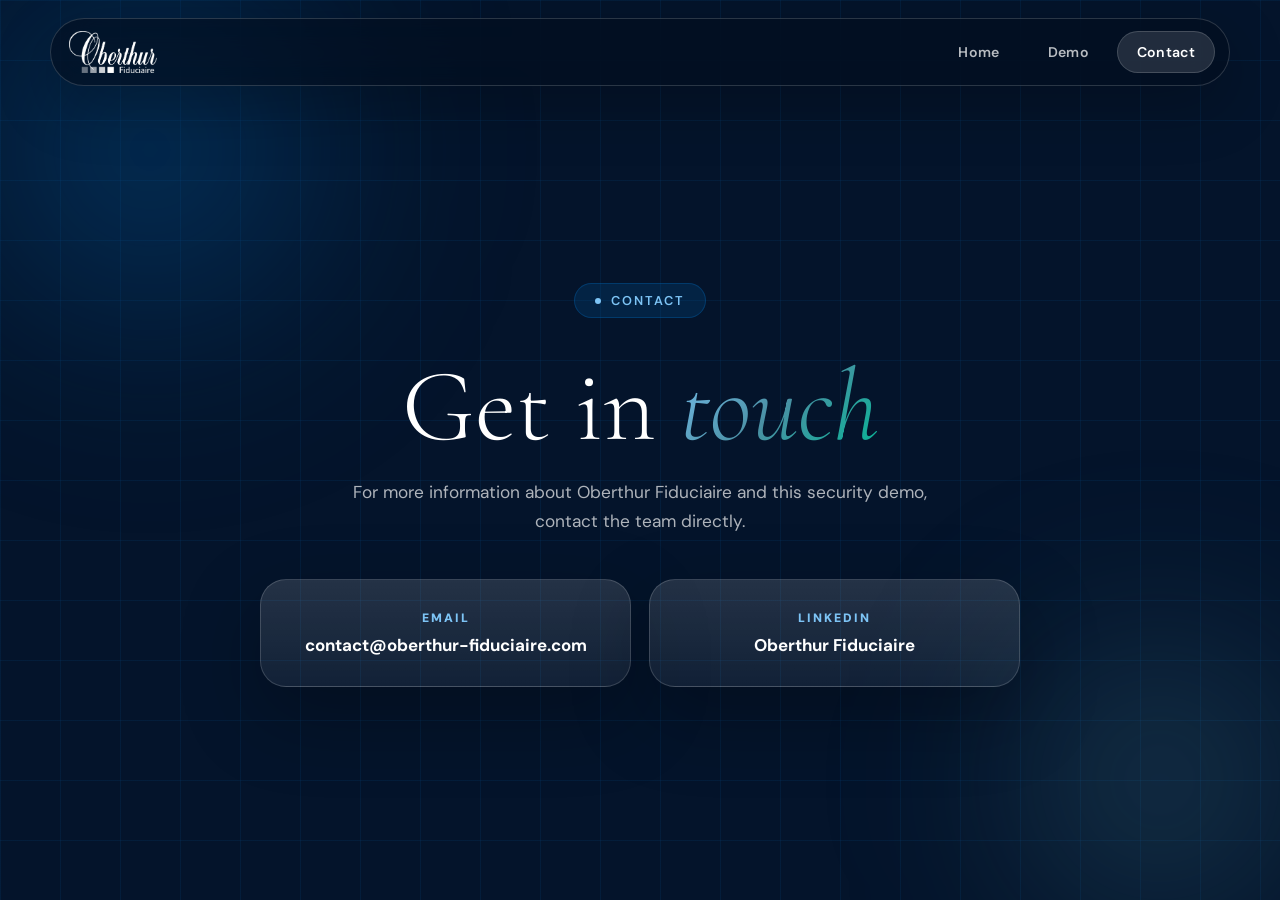
==== contact.html @ 7f759d11 "modification petites" ====
<!DOCTYPE html>
<html lang="en">
<head>
  <meta charset="UTF-8" />
  <meta name="viewport" content="width=device-width, initial-scale=1.0" />
  <title>Contact — Oberthur Fiduciaire</title>
  <link rel="preconnect" href="https://fonts.googleapis.com" />
  <link rel="preconnect" href="https://fonts.gstatic.com" crossorigin />
  <link href="https://fonts.googleapis.com/css2?family=Cormorant+Garamond:wght@300;400;600&family=DM+Sans:wght@300;400;500;600;700&display=swap" rel="stylesheet" />
  <link rel="stylesheet" href="index.css" />
  <link rel="stylesheet" href="contact.css" />
</head>
<body>
  <header class="site-header">
    <div class="container header-inner">
      <a href="index.html" class="brand brand-logo" aria-label="Oberthur Fiduciaire home">
        <img src="Logo_oberthur.png" alt="Oberthur Fiduciaire" class="brand-logo-img" />
      </a>
      <nav class="main-nav" aria-label="Main navigation">
        <ul>
          <li><a href="index.html">Home</a></li>
          <li><a href="demo.html">Demo</a></li>
          <li><a href="contact.html" class="active">Contact</a></li>
        </ul>
      </nav>
    </div>
  </header>

  <main>
    <section class="contact-page">
      <div class="hero-bg-grid"></div>
      <div class="hero-orb orb-1"></div>
      <div class="hero-orb orb-2"></div>

      <div class="container contact-inner">
        <span class="hero-eyebrow">Contact</span>
        <h1>Get in <em>touch</em></h1>
        <p class="contact-lead">For more information about Oberthur Fiduciaire and this security demo, contact the team directly.</p>

        <div class="contact-cards">
          <a class="contact-card" href="mailto:contact@oberthur-fiduciaire.com">
            <span class="contact-label">Email</span>
            <strong>contact@oberthur-fiduciaire.com</strong>
          </a>

          <a class="contact-card" href="https://www.linkedin.com/company/oberthur-fiduciaire/" target="_blank" rel="noopener">
            <span class="contact-label">LinkedIn</span>
            <strong>Oberthur Fiduciaire</strong>
          </a>
        </div>
      </div>
    </section>
  </main>
</body>
</html>
---- index.css ----
:root{--font-display:'Cormorant Garamond',serif;--font-body:'DM Sans',sans-serif;--oberthur-blue:#0060A9;--glacier-blue:#4A90A4;--mint-green:#00B894;--midnight-navy:#04142b;--deep-navy:#020d1d;--soft-white:#fff;--cloud-white:#f9f9f9;--line-grey:#e8e8e8;--text-dark:#04142b;--text-muted:#777}*{box-sizing:border-box}html{scroll-behavior:smooth}body{margin:0;font-family:var(--font-body);color:var(--text-dark);background:#fff}.container{width:min(1180px,calc(100% - 40px));margin:0 auto}.site-header{position:fixed;top:18px;left:0;width:100%;z-index:1000;pointer-events:none}.header-inner{pointer-events:auto;display:flex;align-items:center;justify-content:space-between;gap:24px;padding:12px 14px 12px 18px;border:1px solid rgba(255,255,255,.16);border-radius:999px;background:rgba(2,13,29,.62);backdrop-filter:blur(20px);box-shadow:0 20px 60px rgba(0,0,0,.24)}.brand{display:inline-flex;align-items:center;gap:11px;color:#fff;text-decoration:none;font-size:.9rem;font-weight:700;letter-spacing:.4px;white-space:nowrap}.brand-mark{width:32px;height:32px;border-radius:10px;background:linear-gradient(135deg,var(--oberthur-blue),var(--glacier-blue),var(--mint-green));box-shadow:0 0 25px rgba(0,96,169,.55)}.main-nav ul,.footer-nav{display:flex;align-items:center;gap:8px;list-style:none;padding:0;margin:0}.main-nav a{display:inline-flex;align-items:center;justify-content:center;min-height:42px;padding:0 20px;border-radius:999px;color:rgba(255,255,255,.72);text-decoration:none;font-size:.88rem;font-weight:600;letter-spacing:.3px;transition:.3s}.main-nav a:hover,.main-nav a.active{color:#fff;background:rgba(255,255,255,.12)}.main-nav a.active{box-shadow:inset 0 0 0 1px rgba(255,255,255,.16)}.hero{background:var(--midnight-navy);min-height:100vh;display:grid;place-items:center;text-align:center;padding:110px 0 40px;position:relative;overflow:hidden}.hero-bg-grid{position:absolute;inset:0;background-image:linear-gradient(rgba(0,96,169,.12) 1px,transparent 1px),linear-gradient(90deg,rgba(0,96,169,.12) 1px,transparent 1px);background-size:60px 60px;animation:gridDrift 30s linear infinite}.hero-orb{position:absolute;border-radius:50%;filter:blur(90px);pointer-events:none}.orb-1{width:500px;height:500px;background:radial-gradient(circle,rgba(0,96,169,.45),transparent 70%);top:-100px;left:-100px}.orb-2{width:400px;height:400px;background:radial-gradient(circle,rgba(74,144,164,.35),transparent 70%);bottom:-80px;right:-80px}.orb-3{width:300px;height:300px;background:radial-gradient(circle,rgba(0,184,148,.2),transparent 70%);top:50%;left:60%}.hero-content{position:relative;z-index:2;padding:40px 20px}.hero-eyebrow{display:inline-flex;align-items:center;gap:10px;background:rgba(0,96,169,.2);border:1px solid rgba(0,96,169,.4);border-radius:100px;padding:8px 20px;font-size:.8rem;font-weight:600;letter-spacing:2px;text-transform:uppercase;color:#7dc4f5;margin-bottom:40px;animation:fadeSlideUp .8s both}.hero-eyebrow:before{content:'';width:6px;height:6px;background:#7dc4f5;border-radius:50%;animation:blink 1.5s infinite}.hero h1{font-family:var(--font-display);font-size:clamp(3rem,8vw,7rem);font-weight:300;color:#fff;line-height:1.05;letter-spacing:-1px;margin:0 0 30px;animation:fadeSlideUp .8s .15s both}.hero h1 em{font-style:italic;background:linear-gradient(135deg,#7dc4f5,var(--glacier-blue),var(--mint-green));-webkit-background-clip:text;-webkit-text-fill-color:transparent;background-clip:text}.hero-lead{font-size:clamp(1rem,2vw,1.3rem);color:rgba(255,255,255,.65);font-weight:300;max-width:580px;margin:0 auto 50px;line-height:1.7;animation:fadeSlideUp .8s .3s both}.hero-actions{display:flex;gap:16px;justify-content:center;flex-wrap:wrap;animation:fadeSlideUp .8s .45s both}.btn-hero-primary,.btn-hero-ghost,.btn-cta-white{text-decoration:none;transition:.3s}.btn-hero-primary{background:linear-gradient(135deg,var(--oberthur-blue),var(--glacier-blue));color:#fff;padding:18px 42px;border-radius:10px;font-size:1rem;font-weight:700;letter-spacing:.5px}.btn-hero-primary:hover,.btn-hero-ghost:hover,.btn-cta-white:hover{transform:translateY(-3px)}.btn-hero-primary:hover{box-shadow:0 12px 40px rgba(0,96,169,.5)}.btn-hero-ghost{background:rgba(255,255,255,.06);border:1px solid rgba(255,255,255,.2);color:rgba(255,255,255,.85);padding:18px 42px;border-radius:10px;font-size:1rem;font-weight:600}.hero-scroll{position:absolute;bottom:40px;left:50%;transform:translateX(-50%);display:flex;flex-direction:column;align-items:center;gap:8px;color:rgba(255,255,255,.35);font-size:.75rem;letter-spacing:2px;text-transform:uppercase;animation:fadeIn 1s 1s both}.hero-scroll-line{width:1px;height:50px;background:linear-gradient(to bottom,rgba(255,255,255,.3),transparent);animation:scrollPulse 2s infinite}.stats-band{background:#fff;border-bottom:1px solid #eee;padding:50px 0}.stats-grid{display:grid;grid-template-columns:repeat(4,1fr);gap:2px}.stat-item{text-align:center;padding:30px 20px;position:relative}.stat-item:not(:last-child):after{content:'';position:absolute;right:0;top:20%;bottom:20%;width:1px;background:var(--line-grey)}.stat-number{display:block;font-family:var(--font-display);font-size:3rem;font-weight:600;color:var(--oberthur-blue);line-height:1}.stat-label{display:block;margin-top:8px;font-size:.8rem;text-transform:uppercase;letter-spacing:1.5px;color:#999}.features-section{background:var(--cloud-white);padding:120px 0}.section-header{text-align:center;margin-bottom:80px}.section-tag{display:inline-block;font-size:.72rem;letter-spacing:3px;text-transform:uppercase;color:var(--oberthur-blue);font-weight:700;margin-bottom:20px}.section-header h2{font-family:var(--font-display);font-size:clamp(2rem,4vw,3.5rem);font-weight:300;color:var(--text-dark);margin:0 0 20px;line-height:1.1}.section-header p{max-width:540px;margin:0 auto;color:var(--text-muted);font-size:1.05rem}.features-grid{display:grid;grid-template-columns:repeat(3,1fr);gap:2px;background:var(--line-grey)}.feature-card{background:#fff;padding:50px 40px;transition:.3s;position:relative;overflow:hidden}.feature-card:before{content:'';position:absolute;top:0;left:0;right:0;height:3px;background:linear-gradient(90deg,var(--oberthur-blue),var(--glacier-blue));transform:scaleX(0);transform-origin:left;transition:.4s}.feature-card:hover:before{transform:scaleX(1)}.feature-card:hover{transform:translateY(-4px);box-shadow:0 20px 50px rgba(0,0,0,.08)}.feature-icon{width:56px;height:56px;background:linear-gradient(135deg,rgba(0,96,169,.1),rgba(74,144,164,.1));border-radius:14px;display:flex;align-items:center;justify-content:center;margin-bottom:28px;font-size:1.6rem}.feature-card h3{font-family:var(--font-display);font-size:1.5rem;font-weight:400;color:var(--text-dark);margin:0 0 14px}.feature-card p{color:#888;font-size:.95rem;line-height:1.7;margin:0}.palette-section{background:var(--midnight-navy);padding:120px 0;color:#fff}.palette-section .section-header h2{color:#fff}.palette-section .section-header p{color:rgba(255,255,255,.5)}.palette-section .section-tag{color:#7dc4f5}.palette-track{display:flex;flex-wrap:wrap;gap:16px;justify-content:center;padding:20px 0 10px}.palette-chip{flex:0 0 160px;border-radius:16px;overflow:hidden;transition:.3s;cursor:default}.palette-chip:hover{transform:translateY(-8px)}.palette-swatch{height:138px;width:100%;background-size:cover;background-position:center;background-repeat:no-repeat}.palette-chip-label{background:rgba(255,255,255,.08);border:1px solid rgba(255,255,255,.1);border-top:none;padding:14px 18px;font-size:.82rem;font-weight:600;color:rgba(255,255,255,.8);border-radius:0 0 16px 16px}.palette-amethyst .palette-swatch{background-image:url("couleurs/AMETHYST.png")}.palette-aquamarine .palette-swatch{background-image:url("couleurs/AQUAMARINE.png")}.palette-citrine .palette-swatch{background-image:url("couleurs/CITRINE.png")}.palette-emerald .palette-swatch{background-image:url("couleurs/EMERALD.png")}.palette-ruby .palette-swatch{background-image:url("couleurs/RUBY.png")}.palette-sapphire .palette-swatch{background-image:url("couleurs/SAPPHIRE.png")}.palette-topaz .palette-swatch{background-image:url("couleurs/TOPAZ.png")}.palette-tourmaline .palette-swatch{background-image:url("couleurs/TOURMALINE.png")}.cta-section-full{background:linear-gradient(135deg,var(--oberthur-blue),var(--glacier-blue));padding:120px 0;text-align:center;position:relative;overflow:hidden}.cta-section-full:before{content:'';position:absolute;inset:0;background:radial-gradient(circle at center,rgba(255,255,255,.12),transparent 35%)}.cta-section-full h2,.cta-section-full p,.cta-section-full a{position:relative}.cta-section-full h2{font-family:var(--font-display);font-size:clamp(2rem,5vw,4rem);color:#fff;font-weight:300;margin:0 0 20px}.cta-section-full p{color:rgba(255,255,255,.8);font-size:1.15rem;margin:0 0 50px}.btn-cta-white{display:inline-block;background:#fff;color:var(--oberthur-blue);padding:20px 50px;border-radius:10px;font-size:1rem;font-weight:700}.btn-cta-white:hover{box-shadow:0 16px 50px rgba(0,0,0,.25)}footer{background:var(--deep-navy);padding:60px 0 40px}.footer-inner{display:flex;justify-content:space-between;align-items:center;flex-wrap:wrap;gap:30px;margin-bottom:40px}.footer-squares{display:flex;gap:6px}.footer-sq{width:10px;height:10px;border-radius:2px;background:var(--oberthur-blue)}.footer-sq-light{opacity:.3}.footer-sq-medium{opacity:.5}.footer-sq-strong{opacity:.75}.footer-nav{gap:30px}.footer-nav a{color:rgba(255,255,255,.5);text-decoration:none;font-size:.85rem;transition:.3s}.footer-nav a:hover{color:#fff}footer p{color:rgba(255,255,255,.35);font-size:.82rem;text-align:center;margin:0;border-top:1px solid rgba(255,255,255,.06);padding-top:30px}@keyframes gridDrift{from{transform:translateY(0)}to{transform:translateY(60px)}}@keyframes blink{0%,100%{opacity:1}50%{opacity:.3}}@keyframes scrollPulse{0%,100%{transform:scaleY(1);opacity:.5}50%{transform:scaleY(1.2);opacity:1}}@keyframes fadeSlideUp{from{opacity:0;transform:translateY(24px)}to{opacity:1;transform:translateY(0)}}@keyframes fadeIn{from{opacity:0}to{opacity:1}}
@media(max-width:900px){.header-inner{border-radius:22px;gap:10px}.main-nav ul{gap:6px}.stats-grid{grid-template-columns:repeat(2,1fr)}.features-grid{grid-template-columns:1fr}.stat-item:not(:last-child):after{display:none}}
@media(max-width:600px){.container{width:min(100% - 24px,1180px)}.site-header{top:10px}.header-inner{padding:10px 12px;flex-direction:column}.brand{font-size:.82rem}.main-nav{width:100%}.main-nav ul{display:grid;grid-template-columns:repeat(3,1fr);width:100%;gap:6px}.main-nav a{min-height:34px;padding:0 8px;font-size:.74rem}.hero{padding-top:155px}.hero-eyebrow{font-size:.68rem;margin-bottom:22px}.hero h1{font-size:clamp(2.9rem,13vw,4.2rem)}.hero-lead{font-size:1rem;margin-bottom:36px}.stats-grid{grid-template-columns:1fr 1fr}.hero-actions{flex-direction:column;align-items:center}.btn-hero-primary,.btn-hero-ghost,.btn-cta-white{width:min(100%,330px)}.features-section,.palette-section,.cta-section-full{padding:80px 0}.footer-inner{flex-direction:column;align-items:flex-start}}


/* === OBERTHUR LOGO HEADER === */
.brand-logo {
  gap: 0;
}

.brand-logo-img {
  display: block;
  width: 165px;
  max-width: 100%;
  height: auto;
  object-fit: contain;
  filter: brightness(1.08);
}

@media (max-width: 760px) {
  .brand-logo-img {
    width: 140px;
  }
}

@media (max-width: 600px) {
  .brand-logo-img {
    width: 140px;
  }
}

/* === FINAL RESPONSIVE LOGO FIX V3 === */
.brand-logo {
  gap: 0 !important;
  flex: 0 1 auto;
  min-width: 0;
}

.brand-logo-img {
  display: block;
  width: auto;
  height: 42px;
  max-width: 210px;
  object-fit: contain;
  filter: brightness(1.08);
}

@media (max-width: 900px) {
  .brand-logo-img {
    height: 34px;
    max-width: 170px;
  }
}

@media (max-width: 600px) {
  .header-inner {
    overflow: hidden;
  }

  .brand-logo-img {
    height: 25px;
    max-width: 122px;
  }
}

@media (max-width: 390px) {
  .brand-logo-img {
    height: 22px;
    max-width: 108px;
  }
}
---- contact.css ----
:root {
  --font-display:'Cormorant Garamond',serif;
  --font-body:'DM Sans',sans-serif;
  --oberthur-blue:#0060A9;
  --glacier-blue:#4A90A4;
  --midnight-navy:#04142b;
  --deep-navy:#020d1d;
}

.contact-page {
  min-height: 100vh;
  display: grid;
  place-items: center;
  position: relative;
  overflow: hidden;
  padding: 150px 0 80px;
  background: var(--midnight-navy);
  color: #fff;
  text-align: center;
}

.contact-inner {
  position: relative;
  z-index: 2;
}

.contact-page h1 {
  margin: 0 0 22px;
  font-family: var(--font-display);
  font-size: clamp(3.4rem, 8vw, 7rem);
  font-weight: 300;
  line-height: .95;
}

.contact-page h1 em {
  font-style: italic;
  background: linear-gradient(135deg,#7dc4f5,var(--glacier-blue),#00B894);
  -webkit-background-clip: text;
  -webkit-text-fill-color: transparent;
  background-clip: text;
}

.contact-lead {
  max-width: 620px;
  margin: 0 auto 42px;
  color: rgba(255,255,255,.68);
  font-size: 1.08rem;
  line-height: 1.7;
}

.contact-cards {
  width: min(760px, 100%);
  margin: 0 auto;
  display: grid;
  grid-template-columns: repeat(2, minmax(0, 1fr));
  gap: 18px;
}

.contact-card {
  display: grid;
  gap: 8px;
  padding: 30px;
  border: 1px solid rgba(255,255,255,.16);
  border-radius: 26px;
  background: linear-gradient(180deg,rgba(255,255,255,.13),rgba(255,255,255,.06));
  color: #fff;
  text-decoration: none;
  box-shadow: 0 28px 80px rgba(0,0,0,.28);
  transition: transform .25s, border-color .25s, background .25s;
}

.contact-card:hover {
  transform: translateY(-5px);
  border-color: rgba(125,196,245,.55);
  background: rgba(125,196,245,.12);
}

.contact-label {
  color: #7dc4f5;
  text-transform: uppercase;
  letter-spacing: 2px;
  font-size: .76rem;
  font-weight: 900;
}

.contact-card strong {
  font-size: 1.06rem;
  overflow-wrap: anywhere;
}

@media (max-width: 760px) {
  .contact-page {
    padding: 34px 0 50px;
  }

  .contact-page h1 {
    font-size: clamp(3rem, 14vw, 4.6rem);
  }

  .contact-cards {
    grid-template-columns: 1fr;
  }

  .contact-card {
    padding: 24px 18px;
    border-radius: 22px;
  }
}
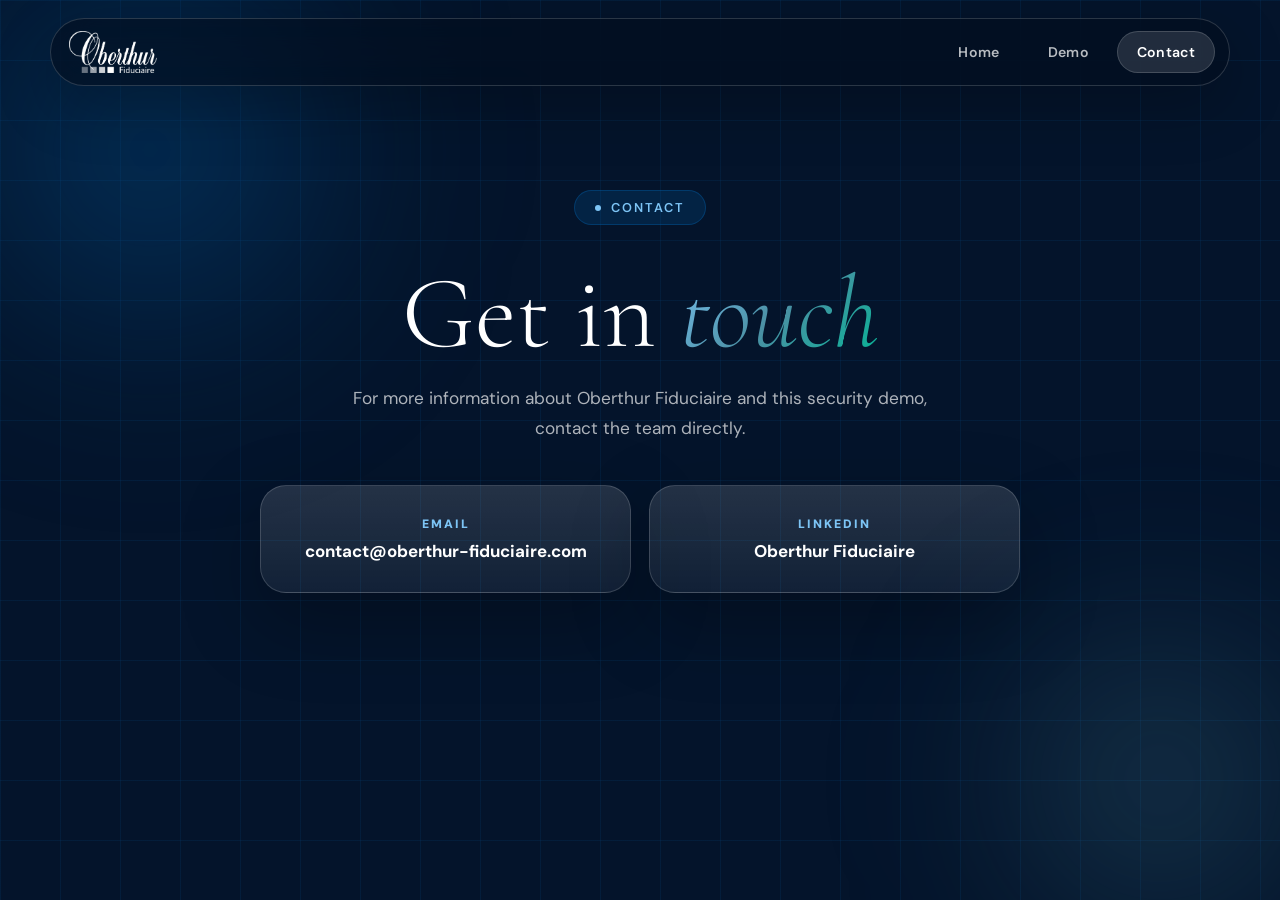
==== commit 4f29832b: "default corrige" ====
--- a/contact.html
+++ b/contact.html
@@ -43,7 +43,7 @@
             <strong>contact@oberthur-fiduciaire.com</strong>
           </a>
 
-          <a class="contact-card" href="https://www.linkedin.com/company/oberthur-fiduciaire/" target="_blank" rel="noopener">
+          <a class="contact-card" href="https://www.linkedin.com/search/results/all/?keywords=oberthur%20fiduciaire%20sas&origin=RICH_QUERY_SUGGESTION&spellCorrectionEnabled=false&heroEntityKey=urn%3Ali%3Aorganization%3A5866548&position=0" target="_blank" rel="noopener">
             <span class="contact-label">LinkedIn</span>
             <strong>Oberthur Fiduciaire</strong>
           </a>
--- a/contact.css
+++ b/contact.css
@@ -106,3 +106,18 @@
     border-radius: 22px;
   }
 }
+
+
+/* === CONTACT NAV OFFSET FIX === */
+@media (min-width: 761px) {
+  .contact-page {
+    padding-top: 190px;
+    align-items: start;
+  }
+}
+
+@media (max-width: 760px) {
+  .contact-page {
+    padding-top: 28px;
+  }
+}
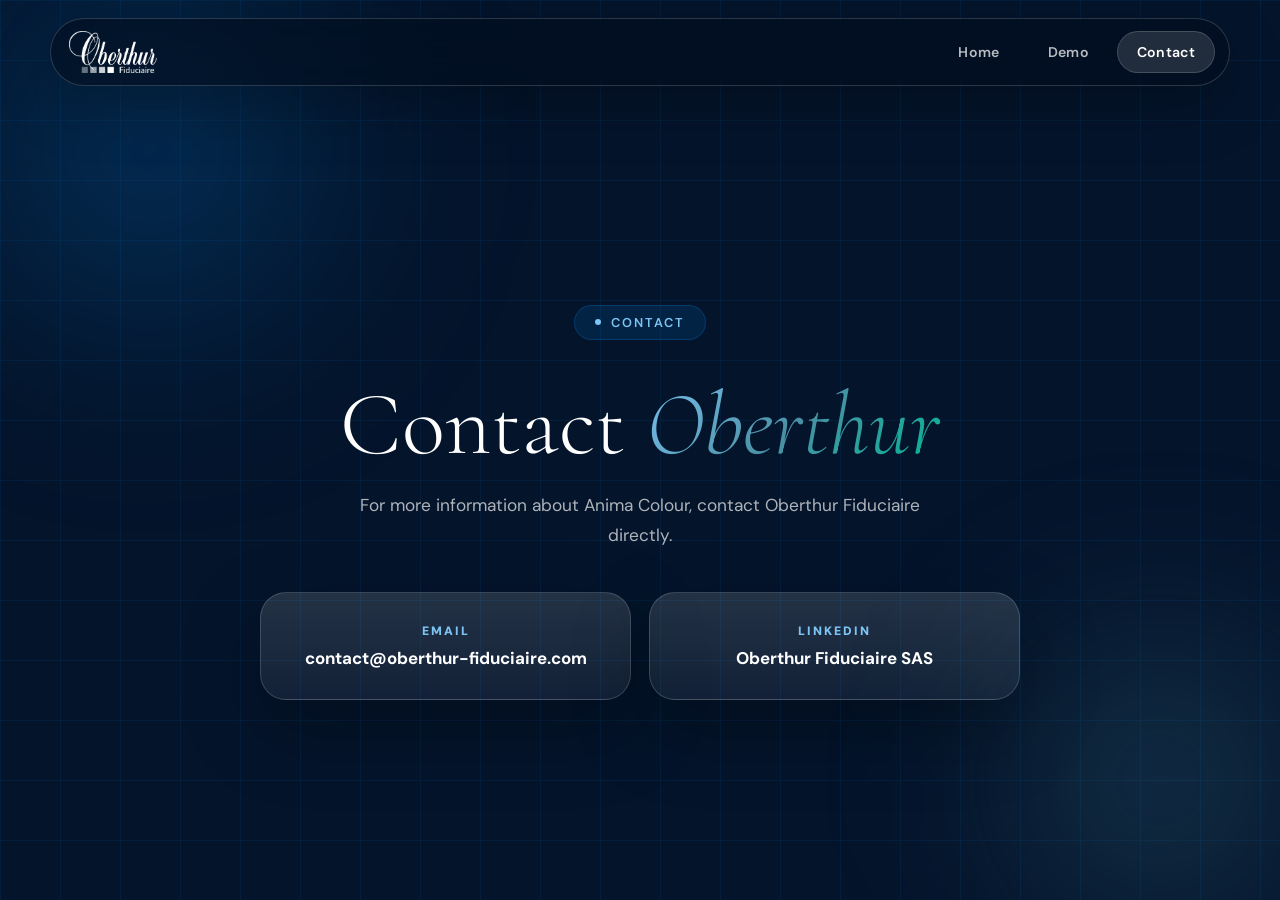
==== commit 3fb17cb3: "on ratrappe" ====
--- a/contact.html
+++ b/contact.html
@@ -34,8 +34,8 @@
 
       <div class="container contact-inner">
         <span class="hero-eyebrow">Contact</span>
-        <h1>Get in <em>touch</em></h1>
-        <p class="contact-lead">For more information about Oberthur Fiduciaire and this security demo, contact the team directly.</p>
+        <h1>Contact <em>Oberthur</em></h1>
+        <p class="contact-lead">For more information about Anima Colour, contact Oberthur Fiduciaire directly.</p>
 
         <div class="contact-cards">
           <a class="contact-card" href="mailto:contact@oberthur-fiduciaire.com">
@@ -45,7 +45,7 @@
 
           <a class="contact-card" href="https://www.linkedin.com/search/results/all/?keywords=oberthur%20fiduciaire%20sas&origin=RICH_QUERY_SUGGESTION&spellCorrectionEnabled=false&heroEntityKey=urn%3Ali%3Aorganization%3A5866548&position=0" target="_blank" rel="noopener">
             <span class="contact-label">LinkedIn</span>
-            <strong>Oberthur Fiduciaire</strong>
+            <strong>Oberthur Fiduciaire SAS</strong>
           </a>
         </div>
       </div>
--- a/index.css
+++ b/index.css
@@ -1,71 +1,125 @@
-:root{--font-display:'Cormorant Garamond',serif;--font-body:'DM Sans',sans-serif;--oberthur-blue:#0060A9;--glacier-blue:#4A90A4;--mint-green:#00B894;--midnight-navy:#04142b;--deep-navy:#020d1d;--soft-white:#fff;--cloud-white:#f9f9f9;--line-grey:#e8e8e8;--text-dark:#04142b;--text-muted:#777}*{box-sizing:border-box}html{scroll-behavior:smooth}body{margin:0;font-family:var(--font-body);color:var(--text-dark);background:#fff}.container{width:min(1180px,calc(100% - 40px));margin:0 auto}.site-header{position:fixed;top:18px;left:0;width:100%;z-index:1000;pointer-events:none}.header-inner{pointer-events:auto;display:flex;align-items:center;justify-content:space-between;gap:24px;padding:12px 14px 12px 18px;border:1px solid rgba(255,255,255,.16);border-radius:999px;background:rgba(2,13,29,.62);backdrop-filter:blur(20px);box-shadow:0 20px 60px rgba(0,0,0,.24)}.brand{display:inline-flex;align-items:center;gap:11px;color:#fff;text-decoration:none;font-size:.9rem;font-weight:700;letter-spacing:.4px;white-space:nowrap}.brand-mark{width:32px;height:32px;border-radius:10px;background:linear-gradient(135deg,var(--oberthur-blue),var(--glacier-blue),var(--mint-green));box-shadow:0 0 25px rgba(0,96,169,.55)}.main-nav ul,.footer-nav{display:flex;align-items:center;gap:8px;list-style:none;padding:0;margin:0}.main-nav a{display:inline-flex;align-items:center;justify-content:center;min-height:42px;padding:0 20px;border-radius:999px;color:rgba(255,255,255,.72);text-decoration:none;font-size:.88rem;font-weight:600;letter-spacing:.3px;transition:.3s}.main-nav a:hover,.main-nav a.active{color:#fff;background:rgba(255,255,255,.12)}.main-nav a.active{box-shadow:inset 0 0 0 1px rgba(255,255,255,.16)}.hero{background:var(--midnight-navy);min-height:100vh;display:grid;place-items:center;text-align:center;padding:110px 0 40px;position:relative;overflow:hidden}.hero-bg-grid{position:absolute;inset:0;background-image:linear-gradient(rgba(0,96,169,.12) 1px,transparent 1px),linear-gradient(90deg,rgba(0,96,169,.12) 1px,transparent 1px);background-size:60px 60px;animation:gridDrift 30s linear infinite}.hero-orb{position:absolute;border-radius:50%;filter:blur(90px);pointer-events:none}.orb-1{width:500px;height:500px;background:radial-gradient(circle,rgba(0,96,169,.45),transparent 70%);top:-100px;left:-100px}.orb-2{width:400px;height:400px;background:radial-gradient(circle,rgba(74,144,164,.35),transparent 70%);bottom:-80px;right:-80px}.orb-3{width:300px;height:300px;background:radial-gradient(circle,rgba(0,184,148,.2),transparent 70%);top:50%;left:60%}.hero-content{position:relative;z-index:2;padding:40px 20px}.hero-eyebrow{display:inline-flex;align-items:center;gap:10px;background:rgba(0,96,169,.2);border:1px solid rgba(0,96,169,.4);border-radius:100px;padding:8px 20px;font-size:.8rem;font-weight:600;letter-spacing:2px;text-transform:uppercase;color:#7dc4f5;margin-bottom:40px;animation:fadeSlideUp .8s both}.hero-eyebrow:before{content:'';width:6px;height:6px;background:#7dc4f5;border-radius:50%;animation:blink 1.5s infinite}.hero h1{font-family:var(--font-display);font-size:clamp(3rem,8vw,7rem);font-weight:300;color:#fff;line-height:1.05;letter-spacing:-1px;margin:0 0 30px;animation:fadeSlideUp .8s .15s both}.hero h1 em{font-style:italic;background:linear-gradient(135deg,#7dc4f5,var(--glacier-blue),var(--mint-green));-webkit-background-clip:text;-webkit-text-fill-color:transparent;background-clip:text}.hero-lead{font-size:clamp(1rem,2vw,1.3rem);color:rgba(255,255,255,.65);font-weight:300;max-width:580px;margin:0 auto 50px;line-height:1.7;animation:fadeSlideUp .8s .3s both}.hero-actions{display:flex;gap:16px;justify-content:center;flex-wrap:wrap;animation:fadeSlideUp .8s .45s both}.btn-hero-primary,.btn-hero-ghost,.btn-cta-white{text-decoration:none;transition:.3s}.btn-hero-primary{background:linear-gradient(135deg,var(--oberthur-blue),var(--glacier-blue));color:#fff;padding:18px 42px;border-radius:10px;font-size:1rem;font-weight:700;letter-spacing:.5px}.btn-hero-primary:hover,.btn-hero-ghost:hover,.btn-cta-white:hover{transform:translateY(-3px)}.btn-hero-primary:hover{box-shadow:0 12px 40px rgba(0,96,169,.5)}.btn-hero-ghost{background:rgba(255,255,255,.06);border:1px solid rgba(255,255,255,.2);color:rgba(255,255,255,.85);padding:18px 42px;border-radius:10px;font-size:1rem;font-weight:600}.hero-scroll{position:absolute;bottom:40px;left:50%;transform:translateX(-50%);display:flex;flex-direction:column;align-items:center;gap:8px;color:rgba(255,255,255,.35);font-size:.75rem;letter-spacing:2px;text-transform:uppercase;animation:fadeIn 1s 1s both}.hero-scroll-line{width:1px;height:50px;background:linear-gradient(to bottom,rgba(255,255,255,.3),transparent);animation:scrollPulse 2s infinite}.stats-band{background:#fff;border-bottom:1px solid #eee;padding:50px 0}.stats-grid{display:grid;grid-template-columns:repeat(4,1fr);gap:2px}.stat-item{text-align:center;padding:30px 20px;position:relative}.stat-item:not(:last-child):after{content:'';position:absolute;right:0;top:20%;bottom:20%;width:1px;background:var(--line-grey)}.stat-number{display:block;font-family:var(--font-display);font-size:3rem;font-weight:600;color:var(--oberthur-blue);line-height:1}.stat-label{display:block;margin-top:8px;font-size:.8rem;text-transform:uppercase;letter-spacing:1.5px;color:#999}.features-section{background:var(--cloud-white);padding:120px 0}.section-header{text-align:center;margin-bottom:80px}.section-tag{display:inline-block;font-size:.72rem;letter-spacing:3px;text-transform:uppercase;color:var(--oberthur-blue);font-weight:700;margin-bottom:20px}.section-header h2{font-family:var(--font-display);font-size:clamp(2rem,4vw,3.5rem);font-weight:300;color:var(--text-dark);margin:0 0 20px;line-height:1.1}.section-header p{max-width:540px;margin:0 auto;color:var(--text-muted);font-size:1.05rem}.features-grid{display:grid;grid-template-columns:repeat(3,1fr);gap:2px;background:var(--line-grey)}.feature-card{background:#fff;padding:50px 40px;transition:.3s;position:relative;overflow:hidden}.feature-card:before{content:'';position:absolute;top:0;left:0;right:0;height:3px;background:linear-gradient(90deg,var(--oberthur-blue),var(--glacier-blue));transform:scaleX(0);transform-origin:left;transition:.4s}.feature-card:hover:before{transform:scaleX(1)}.feature-card:hover{transform:translateY(-4px);box-shadow:0 20px 50px rgba(0,0,0,.08)}.feature-icon{width:56px;height:56px;background:linear-gradient(135deg,rgba(0,96,169,.1),rgba(74,144,164,.1));border-radius:14px;display:flex;align-items:center;justify-content:center;margin-bottom:28px;font-size:1.6rem}.feature-card h3{font-family:var(--font-display);font-size:1.5rem;font-weight:400;color:var(--text-dark);margin:0 0 14px}.feature-card p{color:#888;font-size:.95rem;line-height:1.7;margin:0}.palette-section{background:var(--midnight-navy);padding:120px 0;color:#fff}.palette-section .section-header h2{color:#fff}.palette-section .section-header p{color:rgba(255,255,255,.5)}.palette-section .section-tag{color:#7dc4f5}.palette-track{display:flex;flex-wrap:wrap;gap:16px;justify-content:center;padding:20px 0 10px}.palette-chip{flex:0 0 160px;border-radius:16px;overflow:hidden;transition:.3s;cursor:default}.palette-chip:hover{transform:translateY(-8px)}.palette-swatch{height:138px;width:100%;background-size:cover;background-position:center;background-repeat:no-repeat}.palette-chip-label{background:rgba(255,255,255,.08);border:1px solid rgba(255,255,255,.1);border-top:none;padding:14px 18px;font-size:.82rem;font-weight:600;color:rgba(255,255,255,.8);border-radius:0 0 16px 16px}.palette-amethyst .palette-swatch{background-image:url("couleurs/AMETHYST.png")}.palette-aquamarine .palette-swatch{background-image:url("couleurs/AQUAMARINE.png")}.palette-citrine .palette-swatch{background-image:url("couleurs/CITRINE.png")}.palette-emerald .palette-swatch{background-image:url("couleurs/EMERALD.png")}.palette-ruby .palette-swatch{background-image:url("couleurs/RUBY.png")}.palette-sapphire .palette-swatch{background-image:url("couleurs/SAPPHIRE.png")}.palette-topaz .palette-swatch{background-image:url("couleurs/TOPAZ.png")}.palette-tourmaline .palette-swatch{background-image:url("couleurs/TOURMALINE.png")}.cta-section-full{background:linear-gradient(135deg,var(--oberthur-blue),var(--glacier-blue));padding:120px 0;text-align:center;position:relative;overflow:hidden}.cta-section-full:before{content:'';position:absolute;inset:0;background:radial-gradient(circle at center,rgba(255,255,255,.12),transparent 35%)}.cta-section-full h2,.cta-section-full p,.cta-section-full a{position:relative}.cta-section-full h2{font-family:var(--font-display);font-size:clamp(2rem,5vw,4rem);color:#fff;font-weight:300;margin:0 0 20px}.cta-section-full p{color:rgba(255,255,255,.8);font-size:1.15rem;margin:0 0 50px}.btn-cta-white{display:inline-block;background:#fff;color:var(--oberthur-blue);padding:20px 50px;border-radius:10px;font-size:1rem;font-weight:700}.btn-cta-white:hover{box-shadow:0 16px 50px rgba(0,0,0,.25)}footer{background:var(--deep-navy);padding:60px 0 40px}.footer-inner{display:flex;justify-content:space-between;align-items:center;flex-wrap:wrap;gap:30px;margin-bottom:40px}.footer-squares{display:flex;gap:6px}.footer-sq{width:10px;height:10px;border-radius:2px;background:var(--oberthur-blue)}.footer-sq-light{opacity:.3}.footer-sq-medium{opacity:.5}.footer-sq-strong{opacity:.75}.footer-nav{gap:30px}.footer-nav a{color:rgba(255,255,255,.5);text-decoration:none;font-size:.85rem;transition:.3s}.footer-nav a:hover{color:#fff}footer p{color:rgba(255,255,255,.35);font-size:.82rem;text-align:center;margin:0;border-top:1px solid rgba(255,255,255,.06);padding-top:30px}@keyframes gridDrift{from{transform:translateY(0)}to{transform:translateY(60px)}}@keyframes blink{0%,100%{opacity:1}50%{opacity:.3}}@keyframes scrollPulse{0%,100%{transform:scaleY(1);opacity:.5}50%{transform:scaleY(1.2);opacity:1}}@keyframes fadeSlideUp{from{opacity:0;transform:translateY(24px)}to{opacity:1;transform:translateY(0)}}@keyframes fadeIn{from{opacity:0}to{opacity:1}}
-@media(max-width:900px){.header-inner{border-radius:22px;gap:10px}.main-nav ul{gap:6px}.stats-grid{grid-template-columns:repeat(2,1fr)}.features-grid{grid-template-columns:1fr}.stat-item:not(:last-child):after{display:none}}
-@media(max-width:600px){.container{width:min(100% - 24px,1180px)}.site-header{top:10px}.header-inner{padding:10px 12px;flex-direction:column}.brand{font-size:.82rem}.main-nav{width:100%}.main-nav ul{display:grid;grid-template-columns:repeat(3,1fr);width:100%;gap:6px}.main-nav a{min-height:34px;padding:0 8px;font-size:.74rem}.hero{padding-top:155px}.hero-eyebrow{font-size:.68rem;margin-bottom:22px}.hero h1{font-size:clamp(2.9rem,13vw,4.2rem)}.hero-lead{font-size:1rem;margin-bottom:36px}.stats-grid{grid-template-columns:1fr 1fr}.hero-actions{flex-direction:column;align-items:center}.btn-hero-primary,.btn-hero-ghost,.btn-cta-white{width:min(100%,330px)}.features-section,.palette-section,.cta-section-full{padding:80px 0}.footer-inner{flex-direction:column;align-items:flex-start}}
-
-
-/* === OBERTHUR LOGO HEADER === */
-.brand-logo {
-  gap: 0;
+:root{
+  --font-display:'Cormorant Garamond',serif;
+  --font-body:'DM Sans',sans-serif;
+  --oberthur-blue:#0060A9;
+  --glacier-blue:#4A90A4;
+  --mint-green:#00B894;
+  --midnight-navy:#04142b;
+  --deep-navy:#020d1d;
+  --soft-white:#fff;
+  --cloud-white:#f9f9f9;
+  --line-grey:#e8e8e8;
+  --text-dark:#04142b;
+  --text-muted:#777;
 }
-
-.brand-logo-img {
-  display: block;
-  width: 165px;
-  max-width: 100%;
-  height: auto;
-  object-fit: contain;
-  filter: brightness(1.08);
+*{box-sizing:border-box}
+html{scroll-behavior:smooth}
+body{margin:0;font-family:var(--font-body);color:var(--text-dark);background:#fff}
+.container{width:min(1180px,calc(100% - 40px));margin:0 auto}
+.site-header{position:fixed;top:18px;left:0;width:100%;z-index:1000;pointer-events:none}
+.header-inner{pointer-events:auto;display:flex;align-items:center;justify-content:space-between;gap:24px;padding:12px 14px 12px 18px;border:1px solid rgba(255,255,255,.16);border-radius:999px;background:rgba(2,13,29,.62);backdrop-filter:blur(20px);box-shadow:0 20px 60px rgba(0,0,0,.24)}
+.brand{display:inline-flex;align-items:center;gap:11px;color:#fff;text-decoration:none;font-size:.9rem;font-weight:700;letter-spacing:.4px;white-space:nowrap}
+.brand-logo{gap:0!important;flex:0 1 auto;min-width:0}
+.brand-logo-img{display:block;width:auto;height:42px;max-width:210px;object-fit:contain;filter:brightness(1.08)}
+.main-nav ul,.footer-nav{display:flex;align-items:center;gap:8px;list-style:none;padding:0;margin:0}
+.main-nav a{display:inline-flex;align-items:center;justify-content:center;min-height:42px;padding:0 20px;border-radius:999px;color:rgba(255,255,255,.72);text-decoration:none;font-size:.88rem;font-weight:600;letter-spacing:.3px;transition:.3s}
+.main-nav a:hover,.main-nav a.active{color:#fff;background:rgba(255,255,255,.12)}
+.main-nav a.active{box-shadow:inset 0 0 0 1px rgba(255,255,255,.16)}
+.hero{background:var(--midnight-navy);min-height:100vh;display:grid;place-items:center;text-align:center;padding:110px 0 130px;position:relative;overflow:hidden}
+.hero-bg-grid{position:absolute;inset:0;background-image:linear-gradient(rgba(0,96,169,.12) 1px,transparent 1px),linear-gradient(90deg,rgba(0,96,169,.12) 1px,transparent 1px);background-size:60px 60px;animation:gridDrift 30s linear infinite}
+.hero-orb{position:absolute;border-radius:50%;filter:blur(90px);pointer-events:none}
+.orb-1{width:500px;height:500px;background:radial-gradient(circle,rgba(0,96,169,.45),transparent 70%);top:-100px;left:-100px}
+.orb-2{width:400px;height:400px;background:radial-gradient(circle,rgba(74,144,164,.35),transparent 70%);bottom:-80px;right:-80px}
+.orb-3{width:300px;height:300px;background:radial-gradient(circle,rgba(0,184,148,.2),transparent 70%);top:50%;left:60%}
+.hero-content{position:relative;z-index:2;padding:40px 20px}
+.hero-eyebrow{display:inline-flex;align-items:center;gap:10px;background:rgba(0,96,169,.2);border:1px solid rgba(0,96,169,.4);border-radius:100px;padding:8px 20px;font-size:.8rem;font-weight:600;letter-spacing:2px;text-transform:uppercase;color:#7dc4f5;margin-bottom:40px;animation:fadeSlideUp .8s both}
+.hero-eyebrow:before{content:'';width:6px;height:6px;background:#7dc4f5;border-radius:50%;animation:blink 1.5s infinite}
+.hero h1{font-family:var(--font-display);font-size:clamp(4rem,9vw,7.5rem);font-weight:300;color:#fff;line-height:.95;letter-spacing:-1px;margin:0 0 30px;animation:fadeSlideUp .8s .15s both}
+.hero h1 em{font-style:italic;background:linear-gradient(135deg,#7dc4f5,var(--glacier-blue),var(--mint-green));-webkit-background-clip:text;-webkit-text-fill-color:transparent;background-clip:text}
+.hero-lead{font-size:clamp(1rem,2vw,1.3rem);color:rgba(255,255,255,.65);font-weight:300;max-width:580px;margin:0 auto 46px;line-height:1.7;animation:fadeSlideUp .8s .3s both}
+.hero-actions{display:flex;gap:16px;justify-content:center;flex-wrap:wrap;margin-bottom:40px;animation:fadeSlideUp .8s .45s both}
+.btn-hero-primary,.btn-hero-ghost,.btn-cta-white{text-decoration:none;transition:.3s}
+.btn-hero-primary{background:linear-gradient(135deg,var(--oberthur-blue),var(--glacier-blue));color:#fff;padding:18px 42px;border-radius:10px;font-size:1rem;font-weight:700;letter-spacing:.5px}
+.btn-hero-primary:hover,.btn-hero-ghost:hover,.btn-cta-white:hover{transform:translateY(-3px)}
+.btn-hero-primary:hover{box-shadow:0 12px 40px rgba(0,96,169,.5)}
+.btn-hero-ghost{background:rgba(255,255,255,.06);border:1px solid rgba(255,255,255,.2);color:rgba(255,255,255,.85);padding:18px 42px;border-radius:10px;font-size:1rem;font-weight:600}
+.hero-scroll{position:absolute;bottom:34px;left:50%;transform:translateX(-50%);display:flex;flex-direction:column;align-items:center;gap:8px;color:rgba(255,255,255,.35);font-size:.75rem;letter-spacing:2px;text-transform:uppercase;animation:fadeIn 1s 1s both;pointer-events:none}
+.hero-scroll-line{width:1px;height:50px;background:linear-gradient(to bottom,rgba(255,255,255,.3),transparent);animation:scrollPulse 2s infinite}
+.stats-band{background:#fff;border-bottom:1px solid #eee;padding:50px 0}
+.stats-grid{display:grid;grid-template-columns:repeat(4,1fr);gap:2px}
+.stat-item{text-align:center;padding:30px 20px;position:relative}
+.stat-item:not(:last-child):after{content:'';position:absolute;right:0;top:20%;bottom:20%;width:1px;background:var(--line-grey)}
+.stat-number{display:block;font-family:var(--font-display);font-size:3rem;font-weight:600;color:var(--oberthur-blue);line-height:1}
+.stat-label{display:block;margin-top:8px;font-size:.8rem;text-transform:uppercase;letter-spacing:1.5px;color:#999}
+.features-section{background:var(--cloud-white);padding:120px 0}
+.section-header{text-align:center;margin-bottom:80px}
+.section-tag{display:inline-block;font-size:.72rem;letter-spacing:3px;text-transform:uppercase;color:var(--oberthur-blue);font-weight:700;margin-bottom:20px}
+.section-header h2{font-family:var(--font-display);font-size:clamp(2rem,4vw,3.5rem);font-weight:300;color:var(--text-dark);margin:0 0 20px;line-height:1.1}
+.section-header p{max-width:540px;margin:0 auto;color:var(--text-muted);font-size:1.05rem}
+.features-grid{display:grid;grid-template-columns:repeat(3,1fr);gap:2px;background:var(--line-grey)}
+.feature-card{background:#fff;padding:50px 40px;position:relative;overflow:hidden}
+.feature-icon{width:56px;height:56px;background:linear-gradient(135deg,rgba(0,96,169,.1),rgba(74,144,164,.1));border-radius:14px;display:flex;align-items:center;justify-content:center;margin-bottom:28px;font-size:1.6rem}
+.feature-card h3{font-family:var(--font-display);font-size:1.5rem;font-weight:400;color:var(--text-dark);margin:0 0 14px}
+.feature-card p{color:#888;font-size:.95rem;line-height:1.7;margin:0}
+.palette-section{background:var(--midnight-navy);padding:120px 0;color:#fff}
+.palette-section .section-header h2{color:#fff}
+.palette-section .section-header p{color:rgba(255,255,255,.5)}
+.palette-section .section-tag{color:#7dc4f5}
+.palette-track{display:flex;flex-wrap:wrap;gap:16px;justify-content:center;padding:20px 0 10px}
+.palette-chip{flex:0 0 160px;border-radius:16px;overflow:hidden;cursor:default}
+.palette-swatch{height:138px;width:100%;background-size:cover;background-position:center;background-repeat:no-repeat}
+.palette-chip-label{background:rgba(255,255,255,.08);border:1px solid rgba(255,255,255,.1);border-top:none;padding:14px 18px;font-size:.82rem;font-weight:600;color:rgba(255,255,255,.8);border-radius:0 0 16px 16px}
+.palette-amethyst .palette-swatch{background-image:url("couleurs/AMETHYST.png")}
+.palette-aquamarine .palette-swatch{background-image:url("couleurs/AQUAMARINE.png")}
+.palette-citrine .palette-swatch{background-image:url("couleurs/CITRINE.png")}
+.palette-emerald .palette-swatch{background-image:url("couleurs/EMERALD.png")}
+.palette-ruby .palette-swatch{background-image:url("couleurs/RUBY.png")}
+.palette-sapphire .palette-swatch{background-image:url("couleurs/SAPPHIRE.png")}
+.palette-topaz .palette-swatch{background-image:url("couleurs/TOPAZ.png")}
+.palette-tourmaline .palette-swatch{background-image:url("couleurs/TOURMALINE.png")}
+.cta-section-full{background:linear-gradient(135deg,var(--oberthur-blue),var(--glacier-blue));padding:120px 0;text-align:center;position:relative;overflow:hidden}
+.cta-section-full h2{font-family:var(--font-display);font-size:clamp(2rem,5vw,4rem);color:#fff;font-weight:300;margin:0 0 20px}
+.cta-section-full p{color:rgba(255,255,255,.8);font-size:1.15rem;margin:0 0 50px}
+.btn-cta-white{display:inline-block;background:#fff;color:var(--oberthur-blue);padding:20px 50px;border-radius:10px;font-size:1rem;font-weight:700}
+.btn-cta-white:hover{box-shadow:0 16px 50px rgba(0,0,0,.25)}
+footer{background:var(--deep-navy);padding:60px 0 40px}
+.footer-inner{display:flex;justify-content:space-between;align-items:center;flex-wrap:wrap;gap:30px;margin-bottom:40px}
+.footer-squares{display:flex;gap:6px}
+.footer-sq{width:10px;height:10px;border-radius:2px;background:var(--oberthur-blue)}
+.footer-sq-light{opacity:.3}.footer-sq-medium{opacity:.5}.footer-sq-strong{opacity:.75}
+.footer-nav{gap:30px}
+.footer-nav a{color:rgba(255,255,255,.5);text-decoration:none;font-size:.85rem;transition:.3s}
+.footer-nav a:hover{color:#fff}
+footer p{color:rgba(255,255,255,.35);font-size:.82rem;text-align:center;margin:0;border-top:1px solid rgba(255,255,255,.06);padding-top:30px}
+@keyframes gridDrift{from{transform:translateY(0)}to{transform:translateY(60px)}}
+@keyframes blink{0%,100%{opacity:1}50%{opacity:.3}}
+@keyframes scrollPulse{0%,100%{transform:scaleY(1);opacity:.5}50%{transform:scaleY(1.2);opacity:1}}
+@keyframes fadeSlideUp{from{opacity:0;transform:translateY(24px)}to{opacity:1;transform:translateY(0)}}
+@keyframes fadeIn{from{opacity:0}to{opacity:1}}
+@media(max-width:900px){
+  .header-inner{border-radius:22px;gap:10px}
+  .main-nav ul{gap:6px}
+  .stats-grid{grid-template-columns:repeat(2,1fr)}
+  .features-grid{grid-template-columns:1fr}
+  .stat-item:not(:last-child):after{display:none}
+  .brand-logo-img{height:34px;max-width:170px}
 }
-
-@media (max-width: 760px) {
-  .brand-logo-img {
-    width: 140px;
-  }
+@media(max-width:600px){
+  .container{width:min(100% - 24px,1180px)}
+  .site-header{top:10px}
+  .header-inner{padding:10px 12px;flex-direction:column;overflow:hidden}
+  .brand-logo-img{height:25px;max-width:122px}
+  .main-nav{width:100%}
+  .main-nav ul{display:grid;grid-template-columns:repeat(3,1fr);width:100%;gap:6px}
+  .main-nav a{min-height:34px;padding:0 8px;font-size:.74rem}
+  .hero{padding-top:155px;padding-bottom:120px}
+  .hero-eyebrow{font-size:.68rem;margin-bottom:22px}
+  .hero h1{font-size:clamp(3.6rem,16vw,5rem)}
+  .hero-lead{font-size:1rem;margin-bottom:32px}
+  .hero-actions{flex-direction:column;align-items:center;margin-bottom:52px}
+  .btn-hero-primary,.btn-hero-ghost,.btn-cta-white{width:min(100%,330px)}
+  .hero-scroll{bottom:24px}
+  .stats-grid{grid-template-columns:1fr 1fr}
+  .features-section,.palette-section,.cta-section-full{padding:80px 0}
+  .footer-inner{flex-direction:column;align-items:flex-start}
 }
-
-@media (max-width: 600px) {
-  .brand-logo-img {
-    width: 140px;
-  }
-}
-
-/* === FINAL RESPONSIVE LOGO FIX V3 === */
-.brand-logo {
-  gap: 0 !important;
-  flex: 0 1 auto;
-  min-width: 0;
-}
-
-.brand-logo-img {
-  display: block;
-  width: auto;
-  height: 42px;
-  max-width: 210px;
-  object-fit: contain;
-  filter: brightness(1.08);
-}
-
-@media (max-width: 900px) {
-  .brand-logo-img {
-    height: 34px;
-    max-width: 170px;
-  }
-}
-
-@media (max-width: 600px) {
-  .header-inner {
-    overflow: hidden;
-  }
-
-  .brand-logo-img {
-    height: 25px;
-    max-width: 122px;
-  }
-}
-
-@media (max-width: 390px) {
-  .brand-logo-img {
-    height: 22px;
-    max-width: 108px;
-  }
-}
--- a/contact.css
+++ b/contact.css
@@ -1,123 +1,16 @@
-:root {
-  --font-display:'Cormorant Garamond',serif;
-  --font-body:'DM Sans',sans-serif;
-  --oberthur-blue:#0060A9;
-  --glacier-blue:#4A90A4;
-  --midnight-navy:#04142b;
-  --deep-navy:#020d1d;
+.contact-page{min-height:100vh;display:grid;place-items:center;position:relative;overflow:hidden;padding:185px 0 80px;background:var(--midnight-navy);color:#fff;text-align:center}
+.contact-inner{position:relative;z-index:2}
+.contact-page h1{margin:0 0 22px;font-family:var(--font-display);font-size:clamp(3rem,7vw,6rem);font-weight:300;line-height:1}
+.contact-page h1 em{font-style:italic;background:linear-gradient(135deg,#7dc4f5,var(--glacier-blue),#00B894);-webkit-background-clip:text;-webkit-text-fill-color:transparent;background-clip:text}
+.contact-lead{max-width:620px;margin:0 auto 42px;color:rgba(255,255,255,.68);font-size:1.08rem;line-height:1.7}
+.contact-cards{width:min(760px,100%);margin:0 auto;display:grid;grid-template-columns:repeat(2,minmax(0,1fr));gap:18px}
+.contact-card{display:grid;gap:8px;padding:30px;border:1px solid rgba(255,255,255,.16);border-radius:26px;background:linear-gradient(180deg,rgba(255,255,255,.13),rgba(255,255,255,.06));color:#fff;text-decoration:none;box-shadow:0 28px 80px rgba(0,0,0,.28);transition:transform .25s,border-color .25s,background .25s}
+.contact-card:hover{transform:translateY(-5px);border-color:rgba(125,196,245,.55);background:rgba(125,196,245,.12)}
+.contact-label{color:#7dc4f5;text-transform:uppercase;letter-spacing:2px;font-size:.76rem;font-weight:900}
+.contact-card strong{font-size:1.06rem;overflow-wrap:anywhere}
+@media(max-width:760px){
+  .contact-page{padding:38px 0 50px;min-height:auto}
+  .contact-page h1{font-size:clamp(2.6rem,13vw,4.2rem)}
+  .contact-cards{grid-template-columns:1fr}
+  .contact-card{padding:24px 18px;border-radius:22px}
 }
-
-.contact-page {
-  min-height: 100vh;
-  display: grid;
-  place-items: center;
-  position: relative;
-  overflow: hidden;
-  padding: 150px 0 80px;
-  background: var(--midnight-navy);
-  color: #fff;
-  text-align: center;
-}
-
-.contact-inner {
-  position: relative;
-  z-index: 2;
-}
-
-.contact-page h1 {
-  margin: 0 0 22px;
-  font-family: var(--font-display);
-  font-size: clamp(3.4rem, 8vw, 7rem);
-  font-weight: 300;
-  line-height: .95;
-}
-
-.contact-page h1 em {
-  font-style: italic;
-  background: linear-gradient(135deg,#7dc4f5,var(--glacier-blue),#00B894);
-  -webkit-background-clip: text;
-  -webkit-text-fill-color: transparent;
-  background-clip: text;
-}
-
-.contact-lead {
-  max-width: 620px;
-  margin: 0 auto 42px;
-  color: rgba(255,255,255,.68);
-  font-size: 1.08rem;
-  line-height: 1.7;
-}
-
-.contact-cards {
-  width: min(760px, 100%);
-  margin: 0 auto;
-  display: grid;
-  grid-template-columns: repeat(2, minmax(0, 1fr));
-  gap: 18px;
-}
-
-.contact-card {
-  display: grid;
-  gap: 8px;
-  padding: 30px;
-  border: 1px solid rgba(255,255,255,.16);
-  border-radius: 26px;
-  background: linear-gradient(180deg,rgba(255,255,255,.13),rgba(255,255,255,.06));
-  color: #fff;
-  text-decoration: none;
-  box-shadow: 0 28px 80px rgba(0,0,0,.28);
-  transition: transform .25s, border-color .25s, background .25s;
-}
-
-.contact-card:hover {
-  transform: translateY(-5px);
-  border-color: rgba(125,196,245,.55);
-  background: rgba(125,196,245,.12);
-}
-
-.contact-label {
-  color: #7dc4f5;
-  text-transform: uppercase;
-  letter-spacing: 2px;
-  font-size: .76rem;
-  font-weight: 900;
-}
-
-.contact-card strong {
-  font-size: 1.06rem;
-  overflow-wrap: anywhere;
-}
-
-@media (max-width: 760px) {
-  .contact-page {
-    padding: 34px 0 50px;
-  }
-
-  .contact-page h1 {
-    font-size: clamp(3rem, 14vw, 4.6rem);
-  }
-
-  .contact-cards {
-    grid-template-columns: 1fr;
-  }
-
-  .contact-card {
-    padding: 24px 18px;
-    border-radius: 22px;
-  }
-}
-
-
-/* === CONTACT NAV OFFSET FIX === */
-@media (min-width: 761px) {
-  .contact-page {
-    padding-top: 190px;
-    align-items: start;
-  }
-}
-
-@media (max-width: 760px) {
-  .contact-page {
-    padding-top: 28px;
-  }
-}
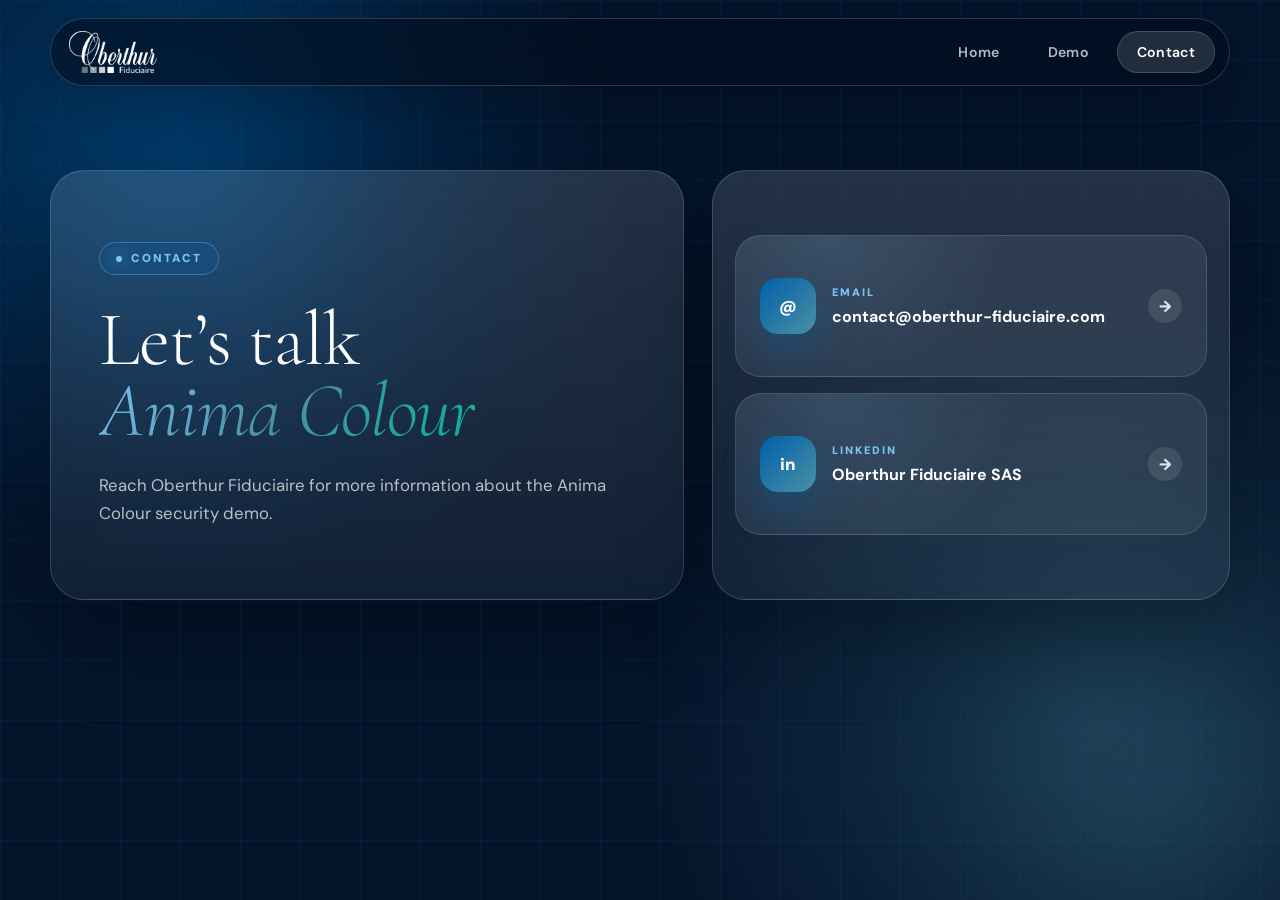
==== commit 3a030f86: "page contact design tel" ====
--- a/contact.html
+++ b/contact.html
@@ -10,7 +10,7 @@
   <link rel="stylesheet" href="index.css" />
   <link rel="stylesheet" href="contact.css" />
 </head>
-<body>
+<body class="contact-body">
   <header class="site-header">
     <div class="container header-inner">
       <a href="index.html" class="brand brand-logo" aria-label="Oberthur Fiduciaire home">
@@ -32,20 +32,30 @@
       <div class="hero-orb orb-1"></div>
       <div class="hero-orb orb-2"></div>
 
-      <div class="container contact-inner">
-        <span class="hero-eyebrow">Contact</span>
-        <h1>Contact <em>Oberthur</em></h1>
-        <p class="contact-lead">For more information about Anima Colour, contact Oberthur Fiduciaire directly.</p>
+      <div class="container contact-shell">
+        <div class="contact-hero-card">
+          <span class="contact-tag">Contact</span>
+          <h1>Let’s talk<br><em>Anima Colour</em></h1>
+          <p>Reach Oberthur Fiduciaire for more information about the Anima Colour security demo.</p>
+        </div>
 
-        <div class="contact-cards">
-          <a class="contact-card" href="mailto:contact@oberthur-fiduciaire.com">
-            <span class="contact-label">Email</span>
-            <strong>contact@oberthur-fiduciaire.com</strong>
+        <div class="contact-actions">
+          <a class="contact-action email-action" href="mailto:contact@oberthur-fiduciaire.com">
+            <span class="contact-icon">@</span>
+            <span class="contact-content">
+              <small>Email</small>
+              <strong>contact@oberthur-fiduciaire.com</strong>
+            </span>
+            <span class="contact-arrow">→</span>
           </a>
 
-          <a class="contact-card" href="https://www.linkedin.com/search/results/all/?keywords=oberthur%20fiduciaire%20sas&origin=RICH_QUERY_SUGGESTION&spellCorrectionEnabled=false&heroEntityKey=urn%3Ali%3Aorganization%3A5866548&position=0" target="_blank" rel="noopener">
-            <span class="contact-label">LinkedIn</span>
-            <strong>Oberthur Fiduciaire SAS</strong>
+          <a class="contact-action linkedin-action" href="https://www.linkedin.com/search/results/all/?keywords=oberthur%20fiduciaire%20sas&origin=RICH_QUERY_SUGGESTION&spellCorrectionEnabled=false&heroEntityKey=urn%3Ali%3Aorganization%3A5866548&position=0" target="_blank" rel="noopener">
+            <span class="contact-icon">in</span>
+            <span class="contact-content">
+              <small>LinkedIn</small>
+              <strong>Oberthur Fiduciaire SAS</strong>
+            </span>
+            <span class="contact-arrow">→</span>
           </a>
         </div>
       </div>
--- a/contact.css
+++ b/contact.css
@@ -1,16 +1,282 @@
-.contact-page{min-height:100vh;display:grid;place-items:center;position:relative;overflow:hidden;padding:185px 0 80px;background:var(--midnight-navy);color:#fff;text-align:center}
-.contact-inner{position:relative;z-index:2}
-.contact-page h1{margin:0 0 22px;font-family:var(--font-display);font-size:clamp(3rem,7vw,6rem);font-weight:300;line-height:1}
-.contact-page h1 em{font-style:italic;background:linear-gradient(135deg,#7dc4f5,var(--glacier-blue),#00B894);-webkit-background-clip:text;-webkit-text-fill-color:transparent;background-clip:text}
-.contact-lead{max-width:620px;margin:0 auto 42px;color:rgba(255,255,255,.68);font-size:1.08rem;line-height:1.7}
-.contact-cards{width:min(760px,100%);margin:0 auto;display:grid;grid-template-columns:repeat(2,minmax(0,1fr));gap:18px}
-.contact-card{display:grid;gap:8px;padding:30px;border:1px solid rgba(255,255,255,.16);border-radius:26px;background:linear-gradient(180deg,rgba(255,255,255,.13),rgba(255,255,255,.06));color:#fff;text-decoration:none;box-shadow:0 28px 80px rgba(0,0,0,.28);transition:transform .25s,border-color .25s,background .25s}
-.contact-card:hover{transform:translateY(-5px);border-color:rgba(125,196,245,.55);background:rgba(125,196,245,.12)}
-.contact-label{color:#7dc4f5;text-transform:uppercase;letter-spacing:2px;font-size:.76rem;font-weight:900}
-.contact-card strong{font-size:1.06rem;overflow-wrap:anywhere}
-@media(max-width:760px){
-  .contact-page{padding:38px 0 50px;min-height:auto}
-  .contact-page h1{font-size:clamp(2.6rem,13vw,4.2rem)}
-  .contact-cards{grid-template-columns:1fr}
-  .contact-card{padding:24px 18px;border-radius:22px}
-}
+.contact-body {
+  background: var(--midnight-navy);
+}
+
+.contact-page {
+  min-height: 100vh;
+  position: relative;
+  overflow: hidden;
+  padding: 170px 0 80px;
+  background:
+    radial-gradient(circle at 15% 18%, rgba(0, 96, 169, .34), transparent 32%),
+    radial-gradient(circle at 85% 80%, rgba(74, 144, 164, .26), transparent 34%),
+    var(--midnight-navy);
+  color: #fff;
+}
+
+.contact-page .hero-bg-grid,
+.contact-page .hero-orb {
+  pointer-events: none;
+}
+
+.contact-shell {
+  position: relative;
+  z-index: 2;
+  display: grid;
+  grid-template-columns: minmax(0, 1.1fr) minmax(320px, .9fr);
+  gap: 28px;
+  align-items: stretch;
+}
+
+.contact-hero-card,
+.contact-actions {
+  border: 1px solid rgba(255,255,255,.16);
+  border-radius: 34px;
+  background:
+    linear-gradient(180deg, rgba(255,255,255,.13), rgba(255,255,255,.055));
+  box-shadow: 0 32px 90px rgba(0,0,0,.30);
+  backdrop-filter: blur(22px);
+}
+
+.contact-hero-card {
+  padding: 54px 48px;
+  min-height: 430px;
+  display: flex;
+  flex-direction: column;
+  justify-content: center;
+}
+
+.contact-tag {
+  width: fit-content;
+  display: inline-flex;
+  align-items: center;
+  gap: 9px;
+  margin-bottom: 30px;
+  padding: 8px 16px;
+  border: 1px solid rgba(125,196,245,.34);
+  border-radius: 999px;
+  background: rgba(0,96,169,.18);
+  color: #7dc4f5;
+  text-transform: uppercase;
+  letter-spacing: 2px;
+  font-size: .72rem;
+  font-weight: 900;
+}
+
+.contact-tag::before {
+  content: "";
+  width: 6px;
+  height: 6px;
+  border-radius: 999px;
+  background: #7dc4f5;
+  box-shadow: 0 0 18px #7dc4f5;
+}
+
+.contact-hero-card h1 {
+  margin: 0 0 24px;
+  font-family: var(--font-display);
+  font-size: clamp(3.4rem, 6vw, 6.5rem);
+  font-weight: 300;
+  line-height: .92;
+  letter-spacing: -1px;
+}
+
+.contact-hero-card h1 em {
+  font-style: italic;
+  background: linear-gradient(135deg,#7dc4f5,var(--glacier-blue),#00B894);
+  -webkit-background-clip: text;
+  -webkit-text-fill-color: transparent;
+  background-clip: text;
+}
+
+.contact-hero-card p {
+  max-width: 560px;
+  margin: 0;
+  color: rgba(255,255,255,.70);
+  font-size: 1.05rem;
+  line-height: 1.7;
+}
+
+.contact-actions {
+  padding: 22px;
+  display: grid;
+  align-content: center;
+  gap: 16px;
+}
+
+.contact-action {
+  min-height: 142px;
+  display: grid;
+  grid-template-columns: 56px 1fr auto;
+  align-items: center;
+  gap: 16px;
+  padding: 24px;
+  border: 1px solid rgba(255,255,255,.13);
+  border-radius: 26px;
+  background:
+    radial-gradient(circle at 20% 0%, rgba(125,196,245,.14), transparent 45%),
+    rgba(255,255,255,.065);
+  color: #fff;
+  text-decoration: none;
+  transition: transform .25s, border-color .25s, background .25s;
+}
+
+.contact-action:hover {
+  transform: translateY(-4px);
+  border-color: rgba(125,196,245,.58);
+  background: rgba(125,196,245,.12);
+}
+
+.contact-icon {
+  width: 56px;
+  height: 56px;
+  display: grid;
+  place-items: center;
+  border-radius: 18px;
+  background: linear-gradient(135deg, var(--oberthur-blue), var(--glacier-blue));
+  font-weight: 900;
+  font-size: 1.05rem;
+  box-shadow: 0 18px 38px rgba(0,96,169,.35);
+}
+
+.contact-content {
+  display: grid;
+  gap: 7px;
+  min-width: 0;
+}
+
+.contact-content small {
+  color: #7dc4f5;
+  text-transform: uppercase;
+  letter-spacing: 2px;
+  font-size: .68rem;
+  font-weight: 900;
+}
+
+.contact-content strong {
+  font-size: 1rem;
+  line-height: 1.35;
+  overflow-wrap: anywhere;
+}
+
+.contact-arrow {
+  width: 34px;
+  height: 34px;
+  display: grid;
+  place-items: center;
+  border-radius: 999px;
+  background: rgba(255,255,255,.10);
+  color: rgba(255,255,255,.85);
+  font-weight: 900;
+}
+
+@media (max-width: 900px) {
+  .contact-page {
+    padding-top: 150px;
+  }
+
+  .contact-shell {
+    grid-template-columns: 1fr;
+  }
+
+  .contact-hero-card {
+    min-height: auto;
+  }
+}
+
+@media (max-width: 600px) {
+  .contact-page {
+    min-height: auto;
+    padding: 18px 0 34px;
+  }
+
+  .contact-shell {
+    width: min(100% - 22px, 1180px);
+    gap: 12px;
+  }
+
+  .contact-hero-card {
+    padding: 26px 18px 24px;
+    border-radius: 26px;
+    text-align: left;
+  }
+
+  .contact-tag {
+    margin-bottom: 20px;
+    padding: 7px 14px;
+    font-size: .64rem;
+    letter-spacing: 1.6px;
+  }
+
+  .contact-hero-card h1 {
+    font-size: clamp(2.65rem, 14vw, 4.35rem);
+    line-height: .88;
+    margin-bottom: 18px;
+  }
+
+  .contact-hero-card p {
+    font-size: .9rem;
+    line-height: 1.55;
+    color: rgba(255,255,255,.72);
+  }
+
+  .contact-actions {
+    padding: 10px;
+    gap: 10px;
+    border-radius: 26px;
+  }
+
+  .contact-action {
+    min-height: 92px;
+    grid-template-columns: 44px 1fr 28px;
+    gap: 12px;
+    padding: 16px 14px;
+    border-radius: 20px;
+  }
+
+  .contact-icon {
+    width: 44px;
+    height: 44px;
+    border-radius: 14px;
+    font-size: .88rem;
+  }
+
+  .contact-content small {
+    font-size: .58rem;
+    letter-spacing: 1.4px;
+  }
+
+  .contact-content strong {
+    font-size: .82rem;
+    line-height: 1.3;
+  }
+
+  .contact-arrow {
+    width: 28px;
+    height: 28px;
+    font-size: .86rem;
+  }
+}
+
+@media (max-width: 380px) {
+  .contact-hero-card {
+    padding: 24px 16px 22px;
+  }
+
+  .contact-hero-card h1 {
+    font-size: clamp(2.35rem, 13vw, 3.55rem);
+  }
+
+  .contact-action {
+    grid-template-columns: 40px 1fr;
+  }
+
+  .contact-arrow {
+    display: none;
+  }
+
+  .contact-icon {
+    width: 40px;
+    height: 40px;
+  }
+}
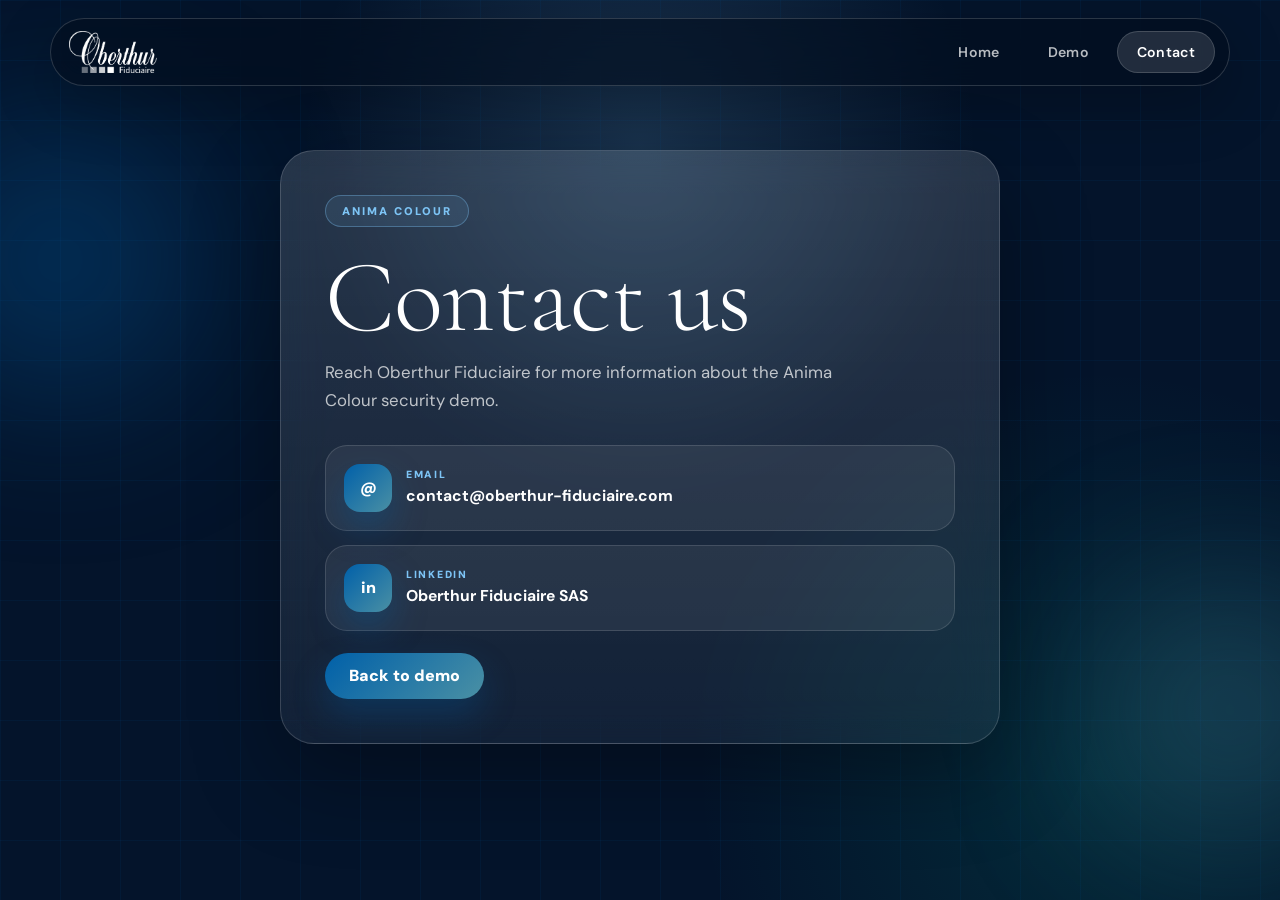
==== commit e7c2959a: "contact design" ====
--- a/contact.html
+++ b/contact.html
@@ -3,15 +3,15 @@
 <head>
   <meta charset="UTF-8" />
   <meta name="viewport" content="width=device-width, initial-scale=1.0" />
-  <title>Contact — Oberthur Fiduciaire</title>
+  <title>Contact — Anima Colour</title>
   <link rel="preconnect" href="https://fonts.googleapis.com" />
   <link rel="preconnect" href="https://fonts.gstatic.com" crossorigin />
   <link href="https://fonts.googleapis.com/css2?family=Cormorant+Garamond:wght@300;400;600&family=DM+Sans:wght@300;400;500;600;700&display=swap" rel="stylesheet" />
   <link rel="stylesheet" href="index.css" />
   <link rel="stylesheet" href="contact.css" />
 </head>
-<body class="contact-body">
-  <header class="site-header">
+<body>
+  <header class="site-header contact-header">
     <div class="container header-inner">
       <a href="index.html" class="brand brand-logo" aria-label="Oberthur Fiduciaire home">
         <img src="Logo_oberthur.png" alt="Oberthur Fiduciaire" class="brand-logo-img" />
@@ -26,38 +26,38 @@
     </div>
   </header>
 
-  <main>
+  <main class="contact-main">
     <section class="contact-page">
       <div class="hero-bg-grid"></div>
-      <div class="hero-orb orb-1"></div>
-      <div class="hero-orb orb-2"></div>
+      <div class="contact-glow contact-glow-1"></div>
+      <div class="contact-glow contact-glow-2"></div>
 
-      <div class="container contact-shell">
-        <div class="contact-hero-card">
-          <span class="contact-tag">Contact</span>
-          <h1>Let’s talk<br><em>Anima Colour</em></h1>
+      <div class="container contact-wrap">
+        <article class="contact-card-main">
+          <span class="contact-pill">Anima Colour</span>
+          <h1>Contact us</h1>
           <p>Reach Oberthur Fiduciaire for more information about the Anima Colour security demo.</p>
-        </div>
 
-        <div class="contact-actions">
-          <a class="contact-action email-action" href="mailto:contact@oberthur-fiduciaire.com">
-            <span class="contact-icon">@</span>
-            <span class="contact-content">
-              <small>Email</small>
-              <strong>contact@oberthur-fiduciaire.com</strong>
-            </span>
-            <span class="contact-arrow">→</span>
-          </a>
+          <div class="contact-links">
+            <a class="contact-link" href="mailto:contact@oberthur-fiduciaire.com">
+              <span class="link-icon">@</span>
+              <span>
+                <small>Email</small>
+                <strong>contact@oberthur-fiduciaire.com</strong>
+              </span>
+            </a>
 
-          <a class="contact-action linkedin-action" href="https://www.linkedin.com/search/results/all/?keywords=oberthur%20fiduciaire%20sas&origin=RICH_QUERY_SUGGESTION&spellCorrectionEnabled=false&heroEntityKey=urn%3Ali%3Aorganization%3A5866548&position=0" target="_blank" rel="noopener">
-            <span class="contact-icon">in</span>
-            <span class="contact-content">
-              <small>LinkedIn</small>
-              <strong>Oberthur Fiduciaire SAS</strong>
-            </span>
-            <span class="contact-arrow">→</span>
-          </a>
-        </div>
+            <a class="contact-link" href="https://www.linkedin.com/search/results/all/?keywords=oberthur%20fiduciaire%20sas&origin=RICH_QUERY_SUGGESTION&spellCorrectionEnabled=false&heroEntityKey=urn%3Ali%3Aorganization%3A5866548&position=0" target="_blank" rel="noopener">
+              <span class="link-icon">in</span>
+              <span>
+                <small>LinkedIn</small>
+                <strong>Oberthur Fiduciaire SAS</strong>
+              </span>
+            </a>
+          </div>
+
+          <a href="demo.html" class="back-demo">Back to demo</a>
+        </article>
       </div>
     </section>
   </main>
--- a/contact.css
+++ b/contact.css
@@ -1,282 +1,270 @@
-.contact-body {
-  background: var(--midnight-navy);
+html,
+body {
+  min-height: 100%;
+  background: #04142b;
+}
+
+.contact-main {
+  background: #04142b;
 }
 
 .contact-page {
   min-height: 100vh;
   position: relative;
   overflow: hidden;
-  padding: 170px 0 80px;
+  padding: 150px 0 70px;
   background:
-    radial-gradient(circle at 15% 18%, rgba(0, 96, 169, .34), transparent 32%),
-    radial-gradient(circle at 85% 80%, rgba(74, 144, 164, .26), transparent 34%),
-    var(--midnight-navy);
+    radial-gradient(circle at 50% 16%, rgba(125, 196, 245, .18), transparent 34%),
+    radial-gradient(circle at 86% 86%, rgba(0, 184, 148, .14), transparent 30%),
+    #04142b;
   color: #fff;
 }
 
-.contact-page .hero-bg-grid,
-.contact-page .hero-orb {
+.contact-page .hero-bg-grid {
+  position: absolute;
+  inset: 0;
+  opacity: .7;
   pointer-events: none;
 }
 
-.contact-shell {
+.contact-glow {
+  position: absolute;
+  border-radius: 999px;
+  filter: blur(80px);
+  pointer-events: none;
+}
+
+.contact-glow-1 {
+  width: 280px;
+  height: 280px;
+  top: 120px;
+  left: -80px;
+  background: rgba(0, 96, 169, .34);
+}
+
+.contact-glow-2 {
+  width: 260px;
+  height: 260px;
+  right: -80px;
+  bottom: 60px;
+  background: rgba(74, 144, 164, .28);
+}
+
+.contact-wrap {
   position: relative;
   z-index: 2;
   display: grid;
-  grid-template-columns: minmax(0, 1.1fr) minmax(320px, .9fr);
-  gap: 28px;
-  align-items: stretch;
-}
-
-.contact-hero-card,
-.contact-actions {
+  place-items: center;
+}
+
+.contact-card-main {
+  width: min(720px, 100%);
+  padding: 44px;
   border: 1px solid rgba(255,255,255,.16);
   border-radius: 34px;
   background:
-    linear-gradient(180deg, rgba(255,255,255,.13), rgba(255,255,255,.055));
-  box-shadow: 0 32px 90px rgba(0,0,0,.30);
+    linear-gradient(180deg, rgba(255,255,255,.14), rgba(255,255,255,.06));
+  box-shadow: 0 32px 90px rgba(0,0,0,.32);
   backdrop-filter: blur(22px);
 }
 
-.contact-hero-card {
-  padding: 54px 48px;
-  min-height: 430px;
-  display: flex;
-  flex-direction: column;
-  justify-content: center;
-}
-
-.contact-tag {
+.contact-pill {
+  display: inline-flex;
   width: fit-content;
-  display: inline-flex;
-  align-items: center;
-  gap: 9px;
-  margin-bottom: 30px;
+  margin-bottom: 24px;
   padding: 8px 16px;
   border: 1px solid rgba(125,196,245,.34);
   border-radius: 999px;
-  background: rgba(0,96,169,.18);
+  background: rgba(125,196,245,.10);
   color: #7dc4f5;
   text-transform: uppercase;
   letter-spacing: 2px;
-  font-size: .72rem;
-  font-weight: 900;
-}
-
-.contact-tag::before {
-  content: "";
-  width: 6px;
-  height: 6px;
-  border-radius: 999px;
-  background: #7dc4f5;
-  box-shadow: 0 0 18px #7dc4f5;
-}
-
-.contact-hero-card h1 {
-  margin: 0 0 24px;
+  font-size: .7rem;
+  font-weight: 900;
+}
+
+.contact-card-main h1 {
+  margin: 0 0 16px;
   font-family: var(--font-display);
-  font-size: clamp(3.4rem, 6vw, 6.5rem);
+  font-size: clamp(3.8rem, 8vw, 6.5rem);
   font-weight: 300;
-  line-height: .92;
+  line-height: .9;
   letter-spacing: -1px;
 }
 
-.contact-hero-card h1 em {
-  font-style: italic;
-  background: linear-gradient(135deg,#7dc4f5,var(--glacier-blue),#00B894);
-  -webkit-background-clip: text;
-  -webkit-text-fill-color: transparent;
-  background-clip: text;
-}
-
-.contact-hero-card p {
+.contact-card-main p {
   max-width: 560px;
-  margin: 0;
-  color: rgba(255,255,255,.70);
+  margin: 0 0 30px;
+  color: rgba(255,255,255,.72);
   font-size: 1.05rem;
-  line-height: 1.7;
-}
-
-.contact-actions {
-  padding: 22px;
-  display: grid;
-  align-content: center;
-  gap: 16px;
-}
-
-.contact-action {
-  min-height: 142px;
-  display: grid;
-  grid-template-columns: 56px 1fr auto;
+  line-height: 1.65;
+}
+
+.contact-links {
+  display: grid;
+  gap: 14px;
+  margin-bottom: 22px;
+}
+
+.contact-link {
+  display: grid;
+  grid-template-columns: 48px 1fr;
+  gap: 14px;
   align-items: center;
-  gap: 16px;
-  padding: 24px;
+  padding: 18px;
   border: 1px solid rgba(255,255,255,.13);
-  border-radius: 26px;
-  background:
-    radial-gradient(circle at 20% 0%, rgba(125,196,245,.14), transparent 45%),
-    rgba(255,255,255,.065);
+  border-radius: 22px;
+  background: rgba(255,255,255,.065);
   color: #fff;
   text-decoration: none;
   transition: transform .25s, border-color .25s, background .25s;
 }
 
-.contact-action:hover {
-  transform: translateY(-4px);
-  border-color: rgba(125,196,245,.58);
-  background: rgba(125,196,245,.12);
-}
-
-.contact-icon {
-  width: 56px;
-  height: 56px;
+.contact-link:hover {
+  transform: translateY(-3px);
+  border-color: rgba(125,196,245,.52);
+  background: rgba(125,196,245,.11);
+}
+
+.link-icon {
+  width: 48px;
+  height: 48px;
   display: grid;
   place-items: center;
-  border-radius: 18px;
-  background: linear-gradient(135deg, var(--oberthur-blue), var(--glacier-blue));
-  font-weight: 900;
-  font-size: 1.05rem;
-  box-shadow: 0 18px 38px rgba(0,96,169,.35);
-}
-
-.contact-content {
-  display: grid;
-  gap: 7px;
-  min-width: 0;
-}
-
-.contact-content small {
+  border-radius: 16px;
+  background: linear-gradient(135deg, #0060A9, #4A90A4);
+  font-weight: 900;
+  box-shadow: 0 16px 34px rgba(0,96,169,.34);
+}
+
+.contact-link small {
+  display: block;
+  margin-bottom: 4px;
   color: #7dc4f5;
   text-transform: uppercase;
-  letter-spacing: 2px;
-  font-size: .68rem;
-  font-weight: 900;
-}
-
-.contact-content strong {
-  font-size: 1rem;
+  letter-spacing: 1.7px;
+  font-size: .65rem;
+  font-weight: 900;
+}
+
+.contact-link strong {
+  display: block;
+  overflow-wrap: anywhere;
+  font-size: .98rem;
   line-height: 1.35;
-  overflow-wrap: anywhere;
-}
-
-.contact-arrow {
-  width: 34px;
-  height: 34px;
-  display: grid;
-  place-items: center;
+}
+
+.back-demo {
+  display: inline-flex;
+  align-items: center;
+  justify-content: center;
+  min-height: 46px;
+  padding: 0 24px;
   border-radius: 999px;
-  background: rgba(255,255,255,.10);
-  color: rgba(255,255,255,.85);
-  font-weight: 900;
-}
-
-@media (max-width: 900px) {
+  background: linear-gradient(135deg, #0060A9, #4A90A4);
+  color: #fff;
+  text-decoration: none;
+  font-weight: 900;
+  box-shadow: 0 16px 34px rgba(0,96,169,.30);
+}
+
+@media (max-width: 760px) {
+  body {
+    background: #04142b !important;
+  }
+
+  .contact-header {
+    position: relative;
+    top: auto;
+    left: auto;
+    padding-top: 10px;
+  }
+
   .contact-page {
-    padding-top: 150px;
-  }
-
-  .contact-shell {
-    grid-template-columns: 1fr;
-  }
-
-  .contact-hero-card {
-    min-height: auto;
-  }
-}
-
-@media (max-width: 600px) {
-  .contact-page {
-    min-height: auto;
+    min-height: calc(100vh - 112px);
     padding: 18px 0 34px;
-  }
-
-  .contact-shell {
+    background:
+      radial-gradient(circle at 50% 6%, rgba(125, 196, 245, .18), transparent 36%),
+      #04142b;
+  }
+
+  .contact-wrap {
     width: min(100% - 22px, 1180px);
+  }
+
+  .contact-card-main {
+    padding: 24px 18px 20px;
+    border-radius: 28px;
+    box-shadow: 0 22px 60px rgba(0,0,0,.28);
+  }
+
+  .contact-pill {
+    margin-bottom: 18px;
+    padding: 7px 13px;
+    font-size: .6rem;
+    letter-spacing: 1.5px;
+  }
+
+  .contact-card-main h1 {
+    font-size: clamp(3.2rem, 16vw, 4.7rem);
+    margin-bottom: 14px;
+  }
+
+  .contact-card-main p {
+    margin-bottom: 22px;
+    font-size: .88rem;
+    line-height: 1.52;
+  }
+
+  .contact-links {
+    gap: 10px;
+    margin-bottom: 18px;
+  }
+
+  .contact-link {
+    grid-template-columns: 42px 1fr;
     gap: 12px;
-  }
-
-  .contact-hero-card {
-    padding: 26px 18px 24px;
-    border-radius: 26px;
-    text-align: left;
-  }
-
-  .contact-tag {
-    margin-bottom: 20px;
-    padding: 7px 14px;
-    font-size: .64rem;
-    letter-spacing: 1.6px;
-  }
-
-  .contact-hero-card h1 {
-    font-size: clamp(2.65rem, 14vw, 4.35rem);
-    line-height: .88;
-    margin-bottom: 18px;
-  }
-
-  .contact-hero-card p {
-    font-size: .9rem;
-    line-height: 1.55;
-    color: rgba(255,255,255,.72);
-  }
-
-  .contact-actions {
-    padding: 10px;
-    gap: 10px;
-    border-radius: 26px;
-  }
-
-  .contact-action {
-    min-height: 92px;
-    grid-template-columns: 44px 1fr 28px;
-    gap: 12px;
-    padding: 16px 14px;
-    border-radius: 20px;
-  }
-
-  .contact-icon {
-    width: 44px;
-    height: 44px;
+    padding: 14px;
+    border-radius: 18px;
+  }
+
+  .link-icon {
+    width: 42px;
+    height: 42px;
     border-radius: 14px;
     font-size: .88rem;
   }
 
-  .contact-content small {
-    font-size: .58rem;
-    letter-spacing: 1.4px;
-  }
-
-  .contact-content strong {
-    font-size: .82rem;
-    line-height: 1.3;
-  }
-
-  .contact-arrow {
-    width: 28px;
-    height: 28px;
+  .contact-link small {
+    font-size: .56rem;
+    letter-spacing: 1.35px;
+  }
+
+  .contact-link strong {
+    font-size: .78rem;
+  }
+
+  .back-demo {
+    width: 100%;
+    min-height: 44px;
     font-size: .86rem;
   }
 }
 
-@media (max-width: 380px) {
-  .contact-hero-card {
-    padding: 24px 16px 22px;
-  }
-
-  .contact-hero-card h1 {
-    font-size: clamp(2.35rem, 13vw, 3.55rem);
-  }
-
-  .contact-action {
-    grid-template-columns: 40px 1fr;
-  }
-
-  .contact-arrow {
-    display: none;
-  }
-
-  .contact-icon {
-    width: 40px;
-    height: 40px;
-  }
-}
+@media (max-width: 390px) {
+  .contact-card-main {
+    padding: 22px 15px 18px;
+  }
+
+  .contact-card-main h1 {
+    font-size: clamp(2.8rem, 15vw, 4rem);
+  }
+
+  .contact-link {
+    padding: 12px;
+  }
+
+  .contact-link strong {
+    font-size: .72rem;
+  }
+}
